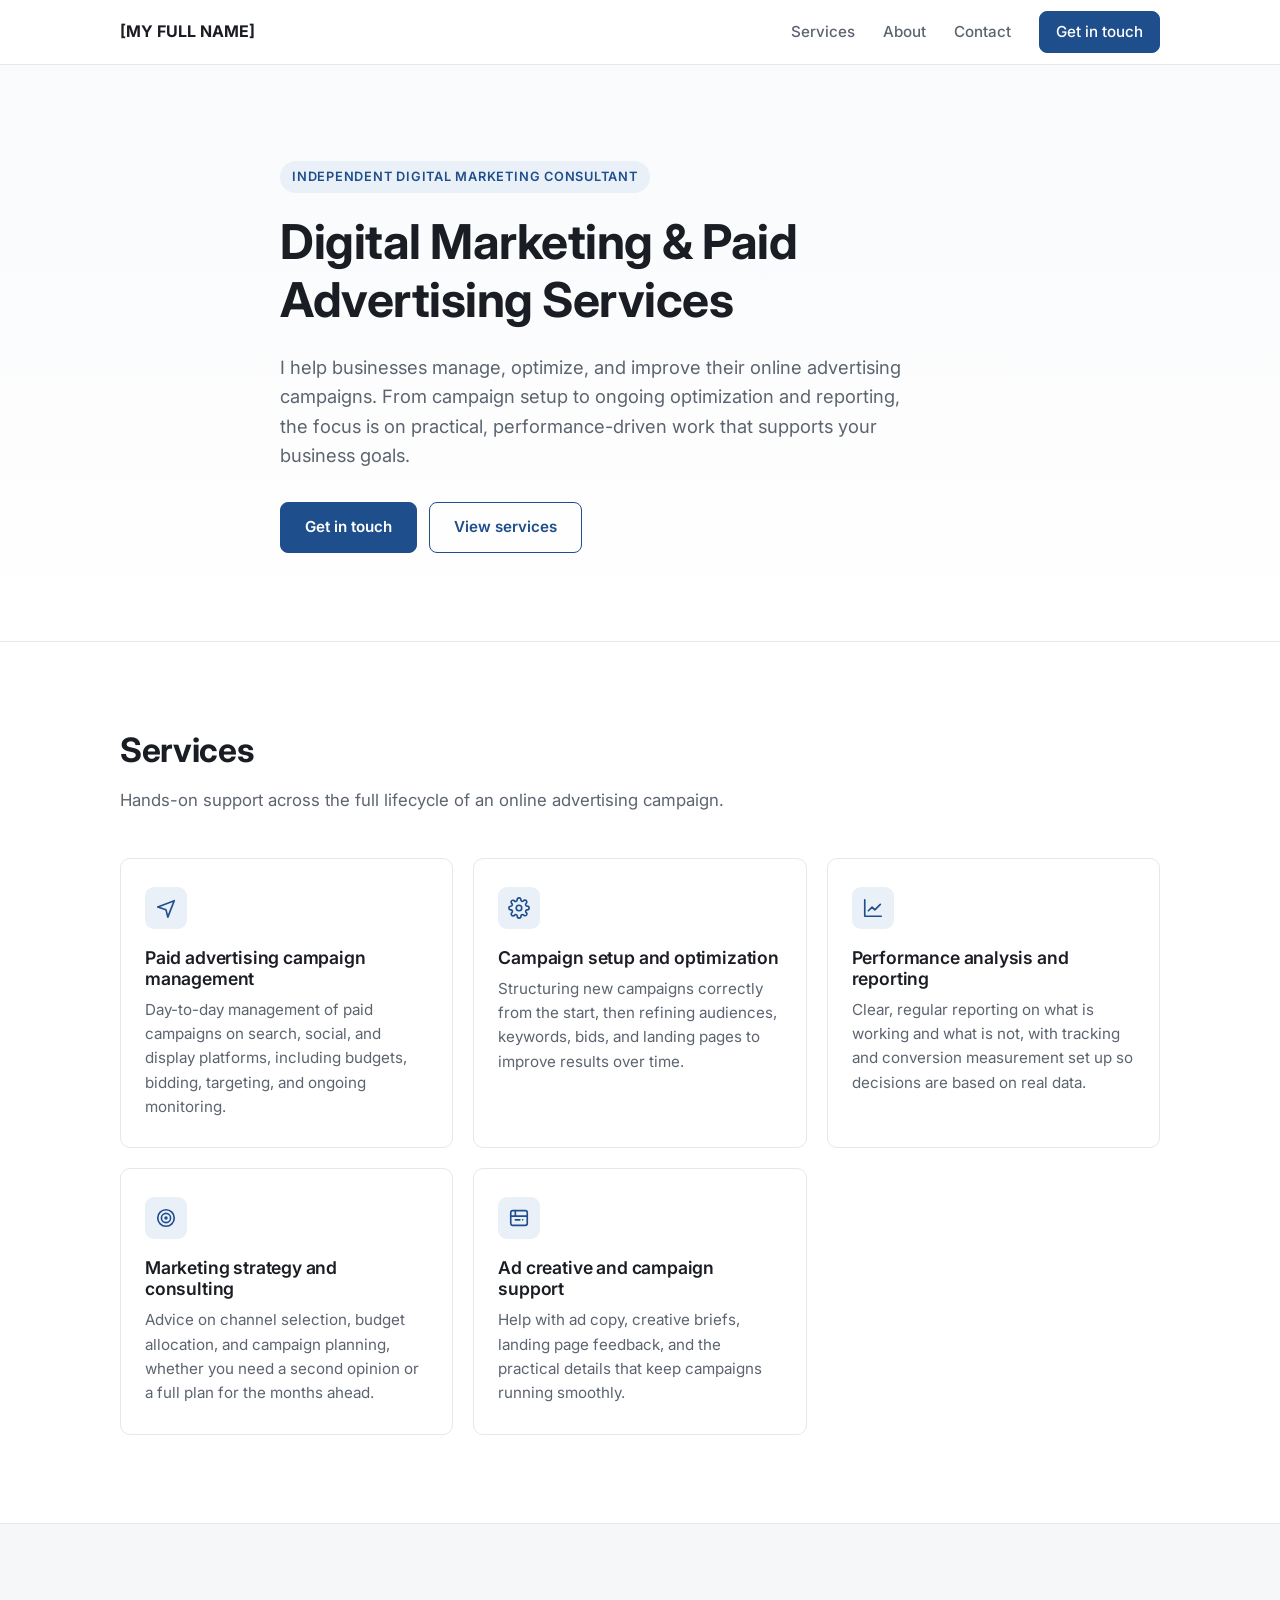
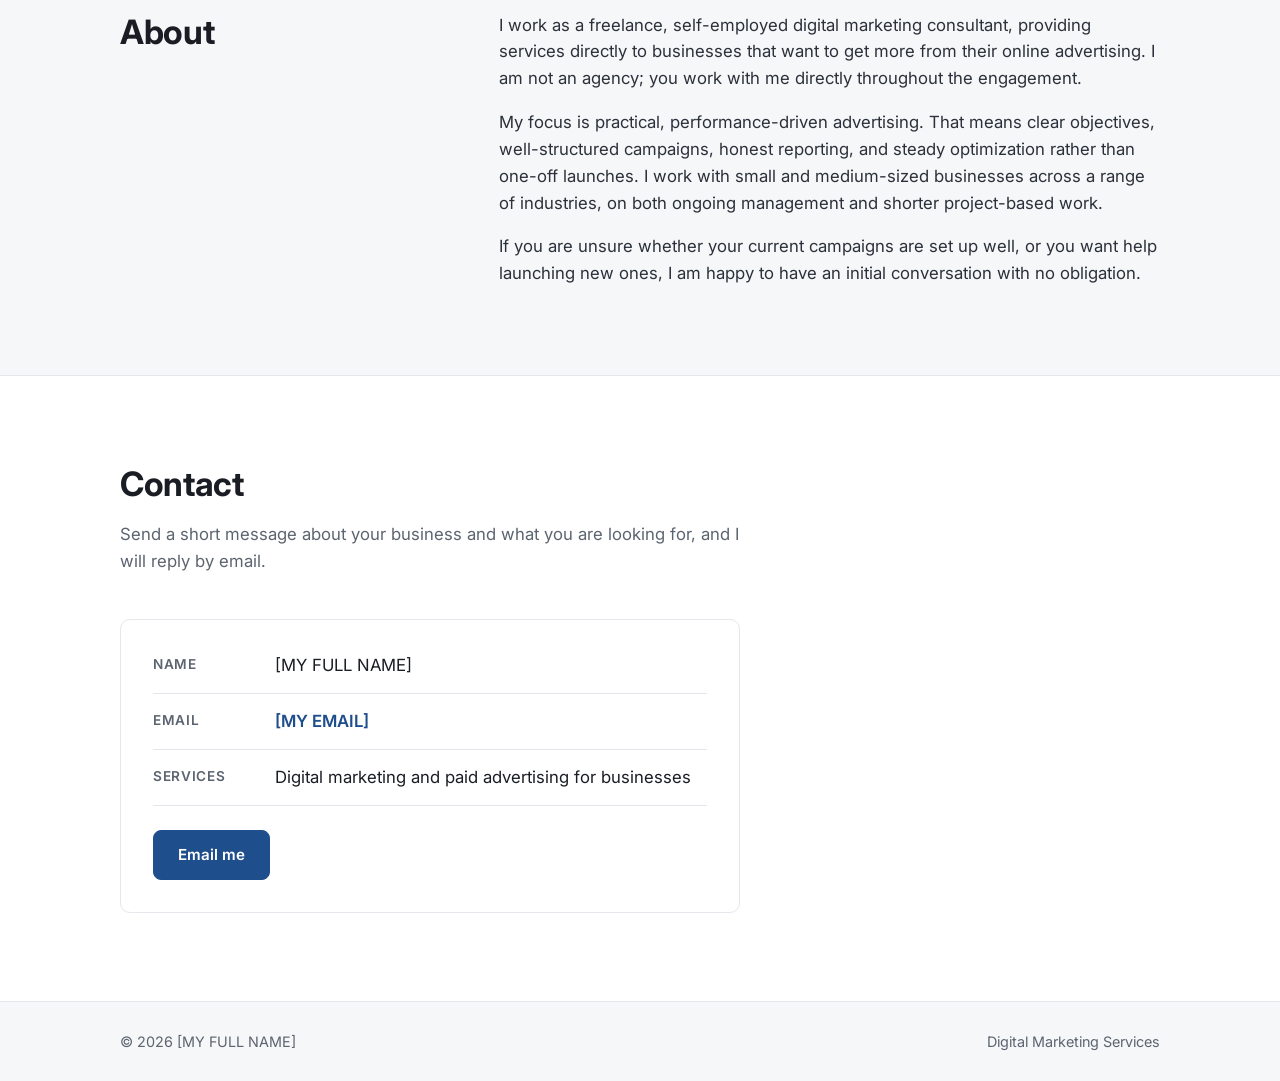
==== index.html @ 4a2aaf40 "Digital marketing consultant one-page site Co-Authored-By: Claude Fable 5.1 <noreply@anthropic.com>" ====
<!DOCTYPE html>
<html lang="en">
<head>
  <meta charset="UTF-8">
  <meta name="viewport" content="width=device-width, initial-scale=1.0">
  <title>[MY FULL NAME] | Digital Marketing &amp; Paid Advertising Services</title>
  <meta name="description" content="Independent digital marketing consultant helping businesses manage, optimize, and improve online advertising campaigns. Paid advertising management, campaign optimization, reporting, and strategy.">
  <meta property="og:title" content="Digital Marketing &amp; Paid Advertising Services">
  <meta property="og:description" content="Freelance digital marketing services: paid advertising management, campaign optimization, performance reporting, and marketing strategy for businesses.">
  <meta property="og:type" content="website">
  <link rel="icon" href="favicon.svg" type="image/svg+xml">
  <link rel="preconnect" href="https://fonts.googleapis.com">
  <link rel="preconnect" href="https://fonts.gstatic.com" crossorigin>
  <link href="https://fonts.googleapis.com/css2?family=Inter:wght@400;500;600;700&display=swap" rel="stylesheet">
  <link rel="stylesheet" href="styles.css">
</head>
<body>

  <header class="site-header">
    <div class="container nav-wrap">
      <a href="#top" class="brand">[MY FULL NAME]</a>
      <button class="nav-toggle" aria-label="Open menu" aria-expanded="false" aria-controls="site-nav">
        <span></span><span></span><span></span>
      </button>
      <nav id="site-nav" class="site-nav">
        <a href="#services">Services</a>
        <a href="#about">About</a>
        <a href="#contact">Contact</a>
        <a href="#contact" class="btn btn-small">Get in touch</a>
      </nav>
    </div>
  </header>

  <main id="top">

    <section class="hero">
      <div class="container hero-inner">
        <p class="eyebrow">Independent digital marketing consultant</p>
        <h1>Digital Marketing &amp; Paid Advertising Services</h1>
        <p class="lead">
          I help businesses manage, optimize, and improve their online advertising campaigns.
          From campaign setup to ongoing optimization and reporting, the focus is on practical,
          performance-driven work that supports your business goals.
        </p>
        <div class="hero-actions">
          <a href="#contact" class="btn">Get in touch</a>
          <a href="#services" class="btn btn-outline">View services</a>
        </div>
      </div>
    </section>

    <section id="services" class="section">
      <div class="container">
        <div class="section-head">
          <h2>Services</h2>
          <p>Hands-on support across the full lifecycle of an online advertising campaign.</p>
        </div>
        <div class="grid">
          <article class="card">
            <div class="card-icon" aria-hidden="true">
              <svg viewBox="0 0 24 24" fill="none" stroke="currentColor" stroke-width="1.8" stroke-linecap="round" stroke-linejoin="round"><path d="M3 11l18-7-7 18-2-8-9-3z"/></svg>
            </div>
            <h3>Paid advertising campaign management</h3>
            <p>Day-to-day management of paid campaigns on search, social, and display platforms, including budgets, bidding, targeting, and ongoing monitoring.</p>
          </article>
          <article class="card">
            <div class="card-icon" aria-hidden="true">
              <svg viewBox="0 0 24 24" fill="none" stroke="currentColor" stroke-width="1.8" stroke-linecap="round" stroke-linejoin="round"><circle cx="12" cy="12" r="3"/><path d="M19.4 15a1.7 1.7 0 0 0 .3 1.8l.1.1a2 2 0 1 1-2.8 2.8l-.1-.1a1.7 1.7 0 0 0-1.8-.3 1.7 1.7 0 0 0-1 1.5V21a2 2 0 1 1-4 0v-.1a1.7 1.7 0 0 0-1.1-1.5 1.7 1.7 0 0 0-1.8.3l-.1.1a2 2 0 1 1-2.8-2.8l.1-.1a1.7 1.7 0 0 0 .3-1.8 1.7 1.7 0 0 0-1.5-1H3a2 2 0 1 1 0-4h.1a1.7 1.7 0 0 0 1.5-1.1 1.7 1.7 0 0 0-.3-1.8l-.1-.1a2 2 0 1 1 2.8-2.8l.1.1a1.7 1.7 0 0 0 1.8.3H9a1.7 1.7 0 0 0 1-1.5V3a2 2 0 1 1 4 0v.1a1.7 1.7 0 0 0 1 1.5 1.7 1.7 0 0 0 1.8-.3l.1-.1a2 2 0 1 1 2.8 2.8l-.1.1a1.7 1.7 0 0 0-.3 1.8V9a1.7 1.7 0 0 0 1.5 1H21a2 2 0 1 1 0 4h-.1a1.7 1.7 0 0 0-1.5 1z"/></svg>
            </div>
            <h3>Campaign setup and optimization</h3>
            <p>Structuring new campaigns correctly from the start, then refining audiences, keywords, bids, and landing pages to improve results over time.</p>
          </article>
          <article class="card">
            <div class="card-icon" aria-hidden="true">
              <svg viewBox="0 0 24 24" fill="none" stroke="currentColor" stroke-width="1.8" stroke-linecap="round" stroke-linejoin="round"><path d="M3 3v18h18"/><path d="M7 15l4-4 3 3 6-6"/></svg>
            </div>
            <h3>Performance analysis and reporting</h3>
            <p>Clear, regular reporting on what is working and what is not, with tracking and conversion measurement set up so decisions are based on real data.</p>
          </article>
          <article class="card">
            <div class="card-icon" aria-hidden="true">
              <svg viewBox="0 0 24 24" fill="none" stroke="currentColor" stroke-width="1.8" stroke-linecap="round" stroke-linejoin="round"><circle cx="12" cy="12" r="9"/><circle cx="12" cy="12" r="5"/><circle cx="12" cy="12" r="1"/></svg>
            </div>
            <h3>Marketing strategy and consulting</h3>
            <p>Advice on channel selection, budget allocation, and campaign planning, whether you need a second opinion or a full plan for the months ahead.</p>
          </article>
          <article class="card">
            <div class="card-icon" aria-hidden="true">
              <svg viewBox="0 0 24 24" fill="none" stroke="currentColor" stroke-width="1.8" stroke-linecap="round" stroke-linejoin="round"><rect x="3" y="4" width="18" height="16" rx="2"/><path d="M3 10h18M8 4v6M16 14h.01M8 14h5"/></svg>
            </div>
            <h3>Ad creative and campaign support</h3>
            <p>Help with ad copy, creative briefs, landing page feedback, and the practical details that keep campaigns running smoothly.</p>
          </article>
        </div>
      </div>
    </section>

    <section id="about" class="section section-alt">
      <div class="container about-inner">
        <div class="section-head">
          <h2>About</h2>
        </div>
        <div class="about-body">
          <p>
            I work as a freelance, self-employed digital marketing consultant, providing services directly
            to businesses that want to get more from their online advertising. I am not an agency; you
            work with me directly throughout the engagement.
          </p>
          <p>
            My focus is practical, performance-driven advertising. That means clear objectives, well-structured
            campaigns, honest reporting, and steady optimization rather than one-off launches. I work with
            small and medium-sized businesses across a range of industries, on both ongoing management and
            shorter project-based work.
          </p>
          <p>
            If you are unsure whether your current campaigns are set up well, or you want help launching
            new ones, I am happy to have an initial conversation with no obligation.
          </p>
        </div>
      </div>
    </section>

    <section id="contact" class="section">
      <div class="container">
        <div class="section-head">
          <h2>Contact</h2>
          <p>Send a short message about your business and what you are looking for, and I will reply by email.</p>
        </div>
        <div class="contact-card">
          <div class="contact-row">
            <span class="contact-label">Name</span>
            <span class="contact-value">[MY FULL NAME]</span>
          </div>
          <div class="contact-row">
            <span class="contact-label">Email</span>
            <a class="contact-value contact-email" href="mailto:[MY EMAIL]">[MY EMAIL]</a>
          </div>
          <div class="contact-row">
            <span class="contact-label">Services</span>
            <span class="contact-value">Digital marketing and paid advertising for businesses</span>
          </div>
          <a href="mailto:[MY EMAIL]" class="btn contact-btn">Email me</a>
        </div>
      </div>
    </section>

  </main>

  <footer class="site-footer">
    <div class="container footer-inner">
      <p>&copy; 2026 [MY FULL NAME]</p>
      <p>Digital Marketing Services</p>
    </div>
  </footer>

  <script src="script.js"></script>
</body>
</html>
---- styles.css ----
:root {
  --bg: #ffffff;
  --bg-alt: #f6f7f9;
  --text: #1a1d23;
  --muted: #5c6470;
  --border: #e4e7eb;
  --accent: #1f4e8c;
  --accent-hover: #173d6e;
  --accent-soft: #eaf0f8;
  --radius: 10px;
  --max: 1080px;
}

* { box-sizing: border-box; }

html { scroll-behavior: smooth; }

body {
  margin: 0;
  font-family: "Inter", system-ui, -apple-system, "Segoe UI", Roboto, sans-serif;
  font-size: 16px;
  line-height: 1.6;
  color: var(--text);
  background: var(--bg);
  -webkit-font-smoothing: antialiased;
}

a { color: var(--accent); text-decoration: none; }
a:hover { color: var(--accent-hover); }

h1, h2, h3 { line-height: 1.2; margin: 0 0 0.5em; font-weight: 700; letter-spacing: -0.01em; }
h1 { font-size: clamp(2rem, 4.5vw, 3rem); }
h2 { font-size: clamp(1.6rem, 3vw, 2.1rem); }
h3 { font-size: 1.1rem; font-weight: 600; }
p { margin: 0 0 1em; }

.container {
  width: 100%;
  max-width: var(--max);
  margin: 0 auto;
  padding: 0 20px;
}

/* Buttons */
.btn {
  display: inline-block;
  padding: 12px 24px;
  background: var(--accent);
  color: #fff;
  border-radius: 8px;
  font-weight: 600;
  font-size: 0.95rem;
  border: 1px solid var(--accent);
  transition: background 0.15s ease, border-color 0.15s ease;
}
.btn:hover { background: var(--accent-hover); border-color: var(--accent-hover); color: #fff; }
.btn-outline { background: transparent; color: var(--accent); }
.btn-outline:hover { background: var(--accent-soft); color: var(--accent-hover); }
.btn-small { padding: 8px 16px; font-size: 0.875rem; }

/* Header */
.site-header {
  position: sticky;
  top: 0;
  z-index: 50;
  background: rgba(255, 255, 255, 0.92);
  backdrop-filter: blur(8px);
  border-bottom: 1px solid var(--border);
}
.nav-wrap {
  display: flex;
  align-items: center;
  justify-content: space-between;
  height: 64px;
}
.brand { font-weight: 700; color: var(--text); font-size: 1rem; }
.site-nav { display: flex; align-items: center; gap: 28px; }
.site-nav a { color: var(--muted); font-weight: 500; font-size: 0.95rem; }
.site-nav a:hover { color: var(--text); }
.site-nav a.btn { color: #fff; }
.nav-toggle {
  display: none;
  flex-direction: column;
  gap: 5px;
  background: none;
  border: 0;
  padding: 8px;
  cursor: pointer;
}
.nav-toggle span { display: block; width: 22px; height: 2px; background: var(--text); border-radius: 2px; }

/* Hero */
.hero {
  padding: 96px 0 88px;
  background: linear-gradient(180deg, #f9fafc 0%, #ffffff 100%);
  border-bottom: 1px solid var(--border);
}
.hero-inner { max-width: 760px; }
.eyebrow {
  display: inline-block;
  font-size: 0.8rem;
  font-weight: 600;
  letter-spacing: 0.06em;
  text-transform: uppercase;
  color: var(--accent);
  background: var(--accent-soft);
  padding: 6px 12px;
  border-radius: 999px;
  margin-bottom: 20px;
}
.lead { font-size: 1.15rem; color: var(--muted); max-width: 640px; margin-bottom: 32px; }
.hero-actions { display: flex; gap: 12px; flex-wrap: wrap; }

/* Sections */
.section { padding: 88px 0; }
.section-alt { background: var(--bg-alt); border-top: 1px solid var(--border); border-bottom: 1px solid var(--border); }
.section-head { max-width: 620px; margin-bottom: 44px; }
.section-head p { color: var(--muted); font-size: 1.05rem; margin: 0; }

/* Services grid */
.grid {
  display: grid;
  grid-template-columns: repeat(3, 1fr);
  gap: 20px;
}
.card {
  background: #fff;
  border: 1px solid var(--border);
  border-radius: var(--radius);
  padding: 28px 24px;
  transition: border-color 0.15s ease, box-shadow 0.15s ease;
}
.card:hover { border-color: #cdd5df; box-shadow: 0 4px 16px rgba(20, 30, 50, 0.06); }
.card-icon {
  width: 42px;
  height: 42px;
  border-radius: 9px;
  background: var(--accent-soft);
  color: var(--accent);
  display: flex;
  align-items: center;
  justify-content: center;
  margin-bottom: 18px;
}
.card-icon svg { width: 22px; height: 22px; }
.card p { color: var(--muted); font-size: 0.95rem; margin: 0; }

/* About */
.about-inner { display: grid; grid-template-columns: 1fr 2fr; gap: 48px; align-items: start; }
.about-inner .section-head { margin-bottom: 0; }
.about-body p { font-size: 1.05rem; color: #2b313a; }
.about-body p:last-child { margin-bottom: 0; }

/* Contact */
.contact-card {
  max-width: 620px;
  background: #fff;
  border: 1px solid var(--border);
  border-radius: var(--radius);
  padding: 32px;
}
.contact-row {
  display: grid;
  grid-template-columns: 110px 1fr;
  gap: 12px;
  padding: 14px 0;
  border-bottom: 1px solid var(--border);
}
.contact-row:first-child { padding-top: 0; }
.contact-label { font-size: 0.85rem; font-weight: 600; text-transform: uppercase; letter-spacing: 0.05em; color: var(--muted); padding-top: 2px; }
.contact-value { font-size: 1.05rem; word-break: break-word; }
.contact-email { font-weight: 600; }
.contact-btn { margin-top: 24px; }

/* Footer */
.site-footer {
  border-top: 1px solid var(--border);
  padding: 28px 0;
  background: var(--bg-alt);
}
.footer-inner {
  display: flex;
  justify-content: space-between;
  align-items: center;
  flex-wrap: wrap;
  gap: 8px;
  color: var(--muted);
  font-size: 0.9rem;
}
.footer-inner p { margin: 0; }

/* Responsive */
@media (max-width: 900px) {
  .grid { grid-template-columns: repeat(2, 1fr); }
  .about-inner { grid-template-columns: 1fr; gap: 20px; }
}

@media (max-width: 640px) {
  .hero { padding: 64px 0 56px; }
  .section { padding: 60px 0; }
  .grid { grid-template-columns: 1fr; }
  .nav-toggle { display: flex; }
  .site-nav {
    display: none;
    position: absolute;
    top: 64px;
    left: 0;
    right: 0;
    flex-direction: column;
    align-items: stretch;
    gap: 0;
    background: #fff;
    border-bottom: 1px solid var(--border);
    padding: 8px 20px 16px;
  }
  .site-nav.open { display: flex; }
  .site-nav a { padding: 12px 0; border-bottom: 1px solid var(--border); }
  .site-nav a.btn { margin-top: 12px; text-align: center; border-bottom: 1px solid var(--accent); }
  .contact-card { padding: 24px 20px; }
  .contact-row { grid-template-columns: 1fr; gap: 4px; }
  .footer-inner { flex-direction: column; align-items: flex-start; }
}
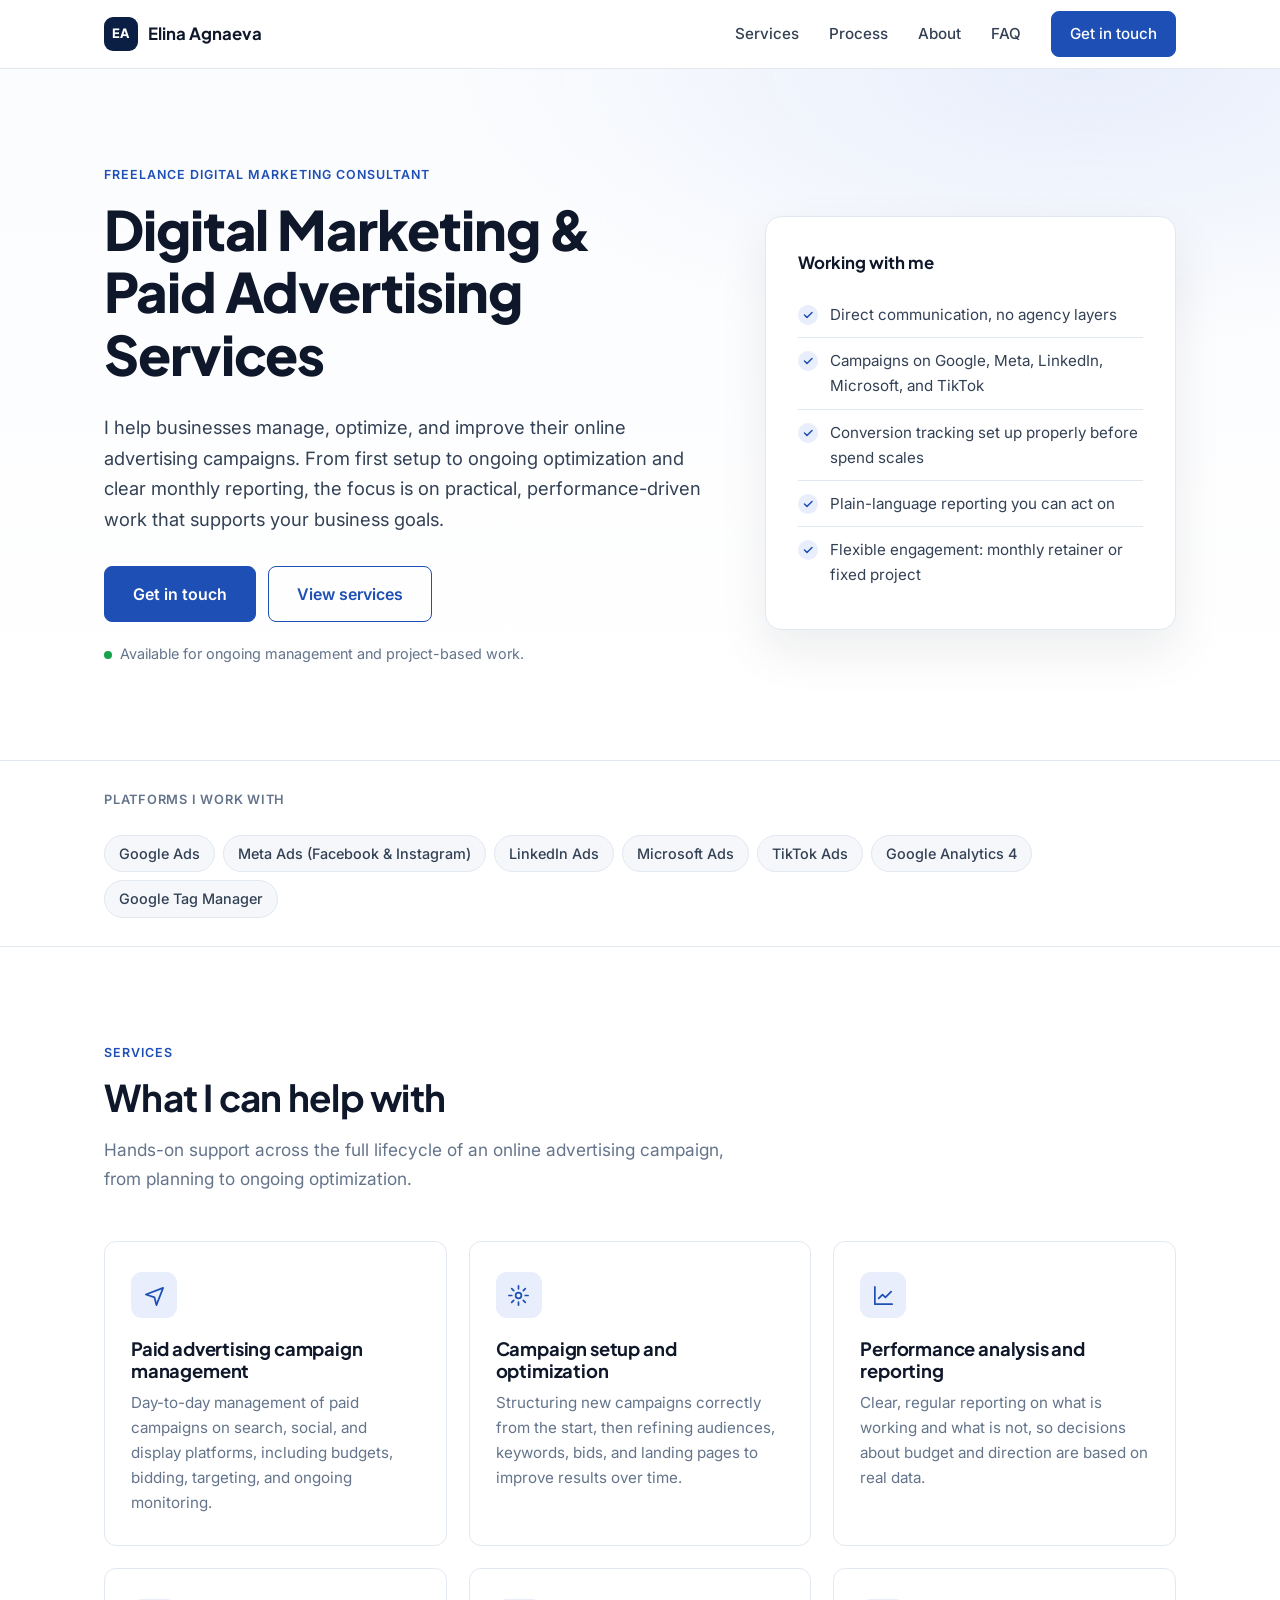
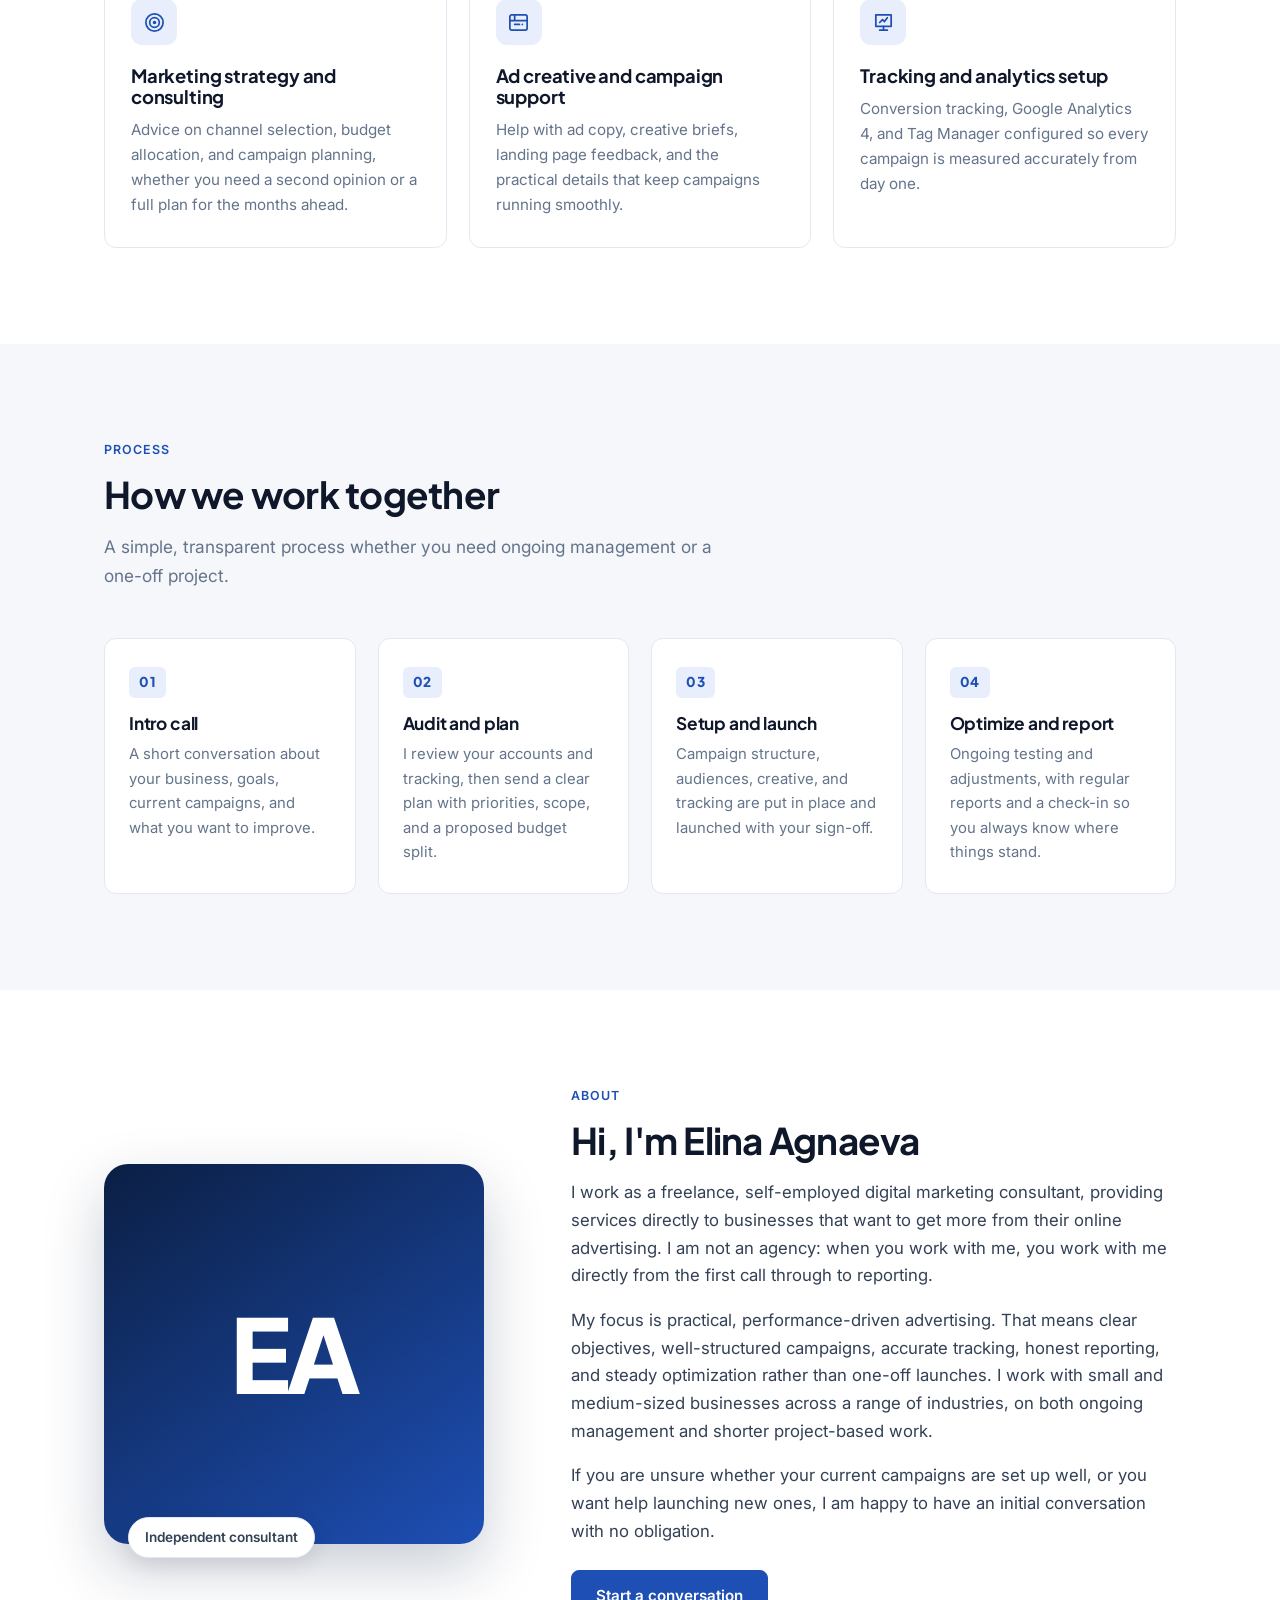
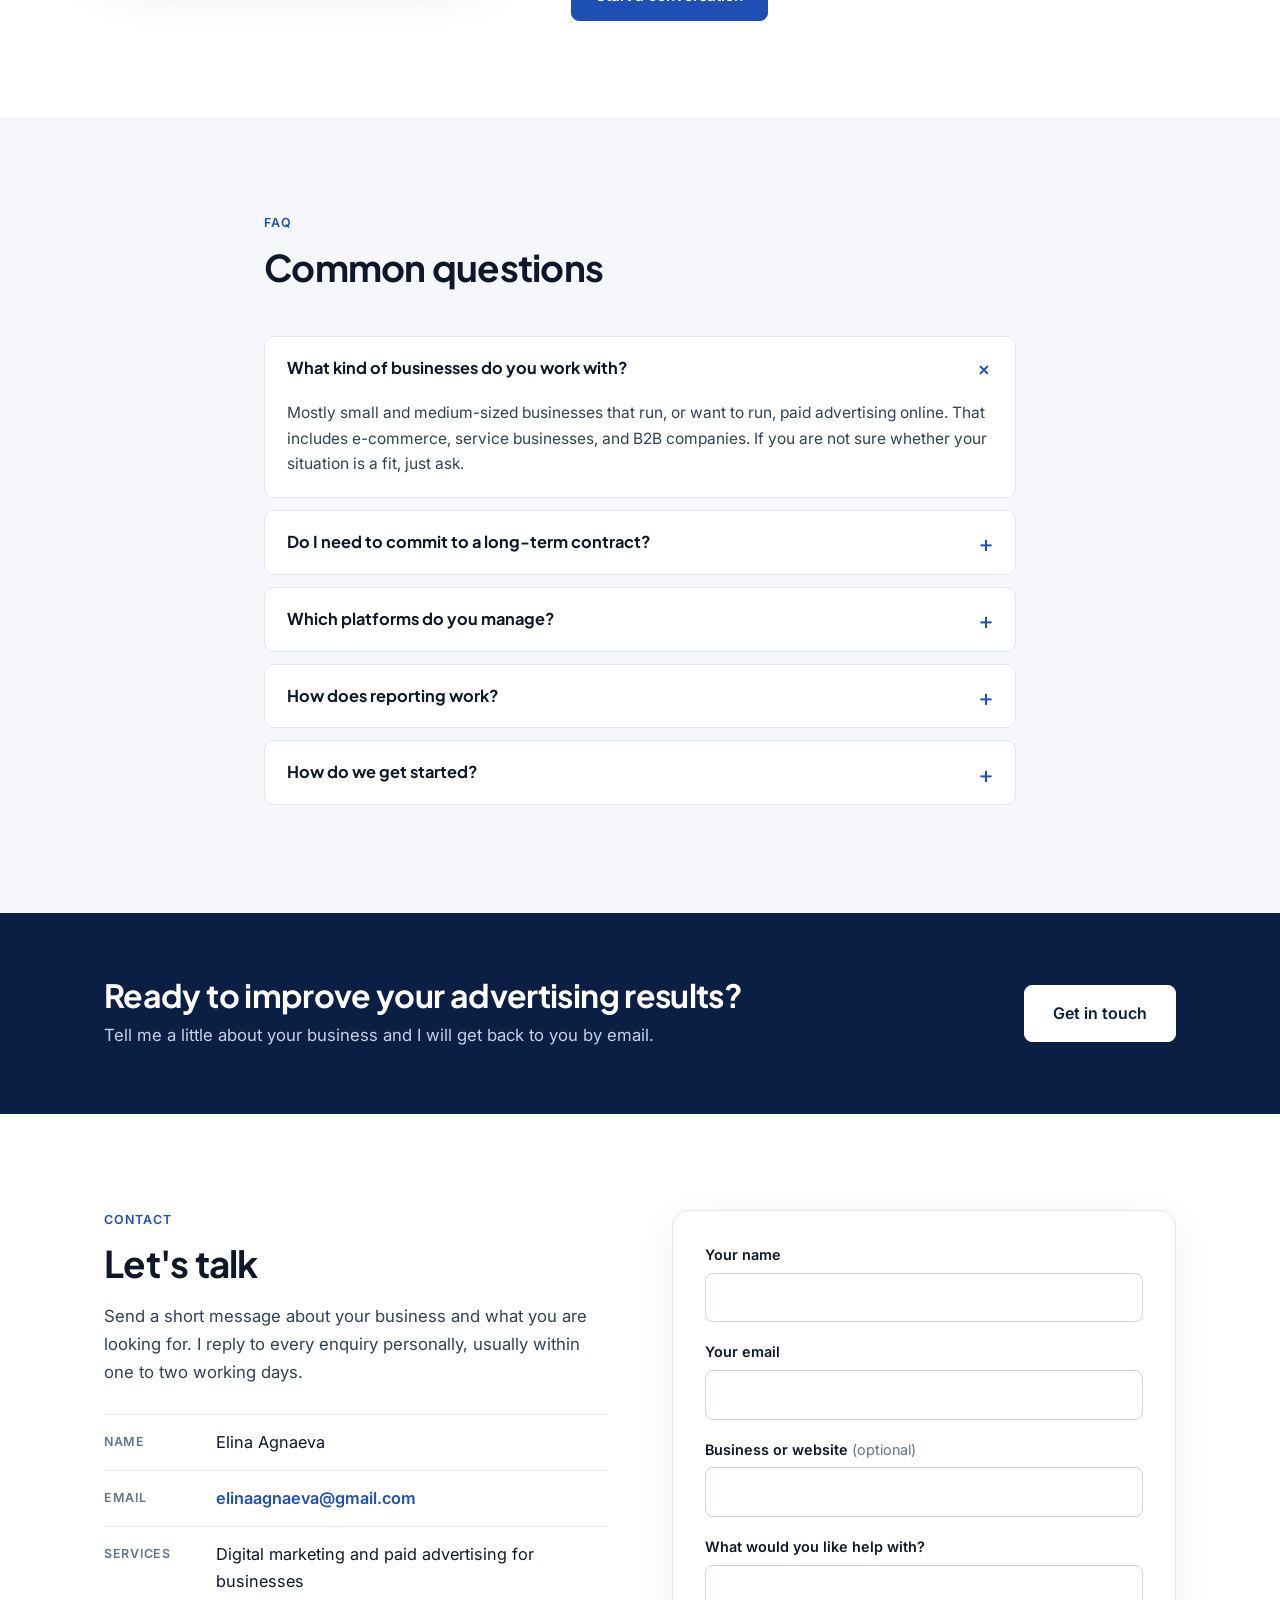
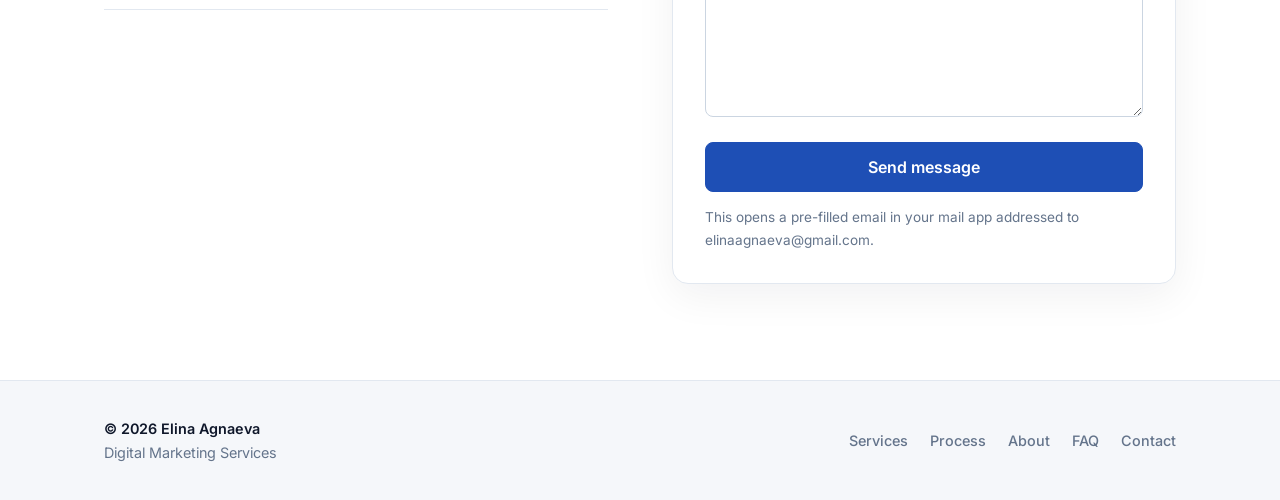
==== commit 998cd1d1: "Redesign: fuller freelancer layout, real name and email, Pages deploy notes Co-Authored-By: Claude F" ====
--- a/index.html
+++ b/index.html
@@ -3,29 +3,33 @@
 <head>
   <meta charset="UTF-8">
   <meta name="viewport" content="width=device-width, initial-scale=1.0">
-  <title>[MY FULL NAME] | Digital Marketing &amp; Paid Advertising Services</title>
-  <meta name="description" content="Independent digital marketing consultant helping businesses manage, optimize, and improve online advertising campaigns. Paid advertising management, campaign optimization, reporting, and strategy.">
-  <meta property="og:title" content="Digital Marketing &amp; Paid Advertising Services">
+  <title>Elina Agnaeva | Digital Marketing &amp; Paid Advertising Consultant</title>
+  <meta name="description" content="Elina Agnaeva is an independent digital marketing consultant helping businesses manage, optimize, and improve online advertising campaigns across Google, Meta, and other paid channels.">
+  <meta property="og:title" content="Elina Agnaeva | Digital Marketing &amp; Paid Advertising Services">
   <meta property="og:description" content="Freelance digital marketing services: paid advertising management, campaign optimization, performance reporting, and marketing strategy for businesses.">
   <meta property="og:type" content="website">
   <link rel="icon" href="favicon.svg" type="image/svg+xml">
   <link rel="preconnect" href="https://fonts.googleapis.com">
   <link rel="preconnect" href="https://fonts.gstatic.com" crossorigin>
-  <link href="https://fonts.googleapis.com/css2?family=Inter:wght@400;500;600;700&display=swap" rel="stylesheet">
+  <link href="https://fonts.googleapis.com/css2?family=Plus+Jakarta+Sans:wght@500;600;700;800&family=Inter:wght@400;500;600&display=swap" rel="stylesheet">
   <link rel="stylesheet" href="styles.css">
 </head>
 <body>
 
   <header class="site-header">
     <div class="container nav-wrap">
-      <a href="#top" class="brand">[MY FULL NAME]</a>
+      <a href="#top" class="brand">
+        <span class="brand-mark" aria-hidden="true">EA</span>
+        <span>Elina Agnaeva</span>
+      </a>
       <button class="nav-toggle" aria-label="Open menu" aria-expanded="false" aria-controls="site-nav">
         <span></span><span></span><span></span>
       </button>
       <nav id="site-nav" class="site-nav">
         <a href="#services">Services</a>
+        <a href="#process">Process</a>
         <a href="#about">About</a>
-        <a href="#contact">Contact</a>
+        <a href="#faq">FAQ</a>
         <a href="#contact" class="btn btn-small">Get in touch</a>
       </nav>
     </div>
@@ -33,29 +37,61 @@
 
   <main id="top">
 
+    <!-- Hero -->
     <section class="hero">
-      <div class="container hero-inner">
-        <p class="eyebrow">Independent digital marketing consultant</p>
-        <h1>Digital Marketing &amp; Paid Advertising Services</h1>
-        <p class="lead">
-          I help businesses manage, optimize, and improve their online advertising campaigns.
-          From campaign setup to ongoing optimization and reporting, the focus is on practical,
-          performance-driven work that supports your business goals.
-        </p>
-        <div class="hero-actions">
-          <a href="#contact" class="btn">Get in touch</a>
-          <a href="#services" class="btn btn-outline">View services</a>
-        </div>
-      </div>
-    </section>
-
+      <div class="container hero-grid">
+        <div class="hero-copy">
+          <p class="eyebrow">Freelance digital marketing consultant</p>
+          <h1>Digital Marketing &amp; Paid Advertising Services</h1>
+          <p class="lead">
+            I help businesses manage, optimize, and improve their online advertising campaigns.
+            From first setup to ongoing optimization and clear monthly reporting, the focus is on
+            practical, performance-driven work that supports your business goals.
+          </p>
+          <div class="hero-actions">
+            <a href="#contact" class="btn btn-lg">Get in touch</a>
+            <a href="#services" class="btn btn-lg btn-outline">View services</a>
+          </div>
+          <p class="hero-note">Available for ongoing management and project-based work.</p>
+        </div>
+        <div class="hero-card">
+          <p class="hero-card-title">Working with me</p>
+          <ul class="check-list">
+            <li>Direct communication, no agency layers</li>
+            <li>Campaigns on Google, Meta, LinkedIn, Microsoft, and TikTok</li>
+            <li>Conversion tracking set up properly before spend scales</li>
+            <li>Plain-language reporting you can act on</li>
+            <li>Flexible engagement: monthly retainer or fixed project</li>
+          </ul>
+        </div>
+      </div>
+    </section>
+
+    <!-- Platforms -->
+    <section class="platforms" aria-label="Advertising platforms">
+      <div class="container">
+        <p class="platforms-label">Platforms I work with</p>
+        <ul class="platform-list">
+          <li>Google Ads</li>
+          <li>Meta Ads (Facebook &amp; Instagram)</li>
+          <li>LinkedIn Ads</li>
+          <li>Microsoft Ads</li>
+          <li>TikTok Ads</li>
+          <li>Google Analytics 4</li>
+          <li>Google Tag Manager</li>
+        </ul>
+      </div>
+    </section>
+
+    <!-- Services -->
     <section id="services" class="section">
       <div class="container">
         <div class="section-head">
-          <h2>Services</h2>
-          <p>Hands-on support across the full lifecycle of an online advertising campaign.</p>
-        </div>
-        <div class="grid">
+          <p class="eyebrow">Services</p>
+          <h2>What I can help with</h2>
+          <p>Hands-on support across the full lifecycle of an online advertising campaign, from planning to ongoing optimization.</p>
+        </div>
+        <div class="grid grid-3">
           <article class="card">
             <div class="card-icon" aria-hidden="true">
               <svg viewBox="0 0 24 24" fill="none" stroke="currentColor" stroke-width="1.8" stroke-linecap="round" stroke-linejoin="round"><path d="M3 11l18-7-7 18-2-8-9-3z"/></svg>
@@ -65,7 +101,7 @@
           </article>
           <article class="card">
             <div class="card-icon" aria-hidden="true">
-              <svg viewBox="0 0 24 24" fill="none" stroke="currentColor" stroke-width="1.8" stroke-linecap="round" stroke-linejoin="round"><circle cx="12" cy="12" r="3"/><path d="M19.4 15a1.7 1.7 0 0 0 .3 1.8l.1.1a2 2 0 1 1-2.8 2.8l-.1-.1a1.7 1.7 0 0 0-1.8-.3 1.7 1.7 0 0 0-1 1.5V21a2 2 0 1 1-4 0v-.1a1.7 1.7 0 0 0-1.1-1.5 1.7 1.7 0 0 0-1.8.3l-.1.1a2 2 0 1 1-2.8-2.8l.1-.1a1.7 1.7 0 0 0 .3-1.8 1.7 1.7 0 0 0-1.5-1H3a2 2 0 1 1 0-4h.1a1.7 1.7 0 0 0 1.5-1.1 1.7 1.7 0 0 0-.3-1.8l-.1-.1a2 2 0 1 1 2.8-2.8l.1.1a1.7 1.7 0 0 0 1.8.3H9a1.7 1.7 0 0 0 1-1.5V3a2 2 0 1 1 4 0v.1a1.7 1.7 0 0 0 1 1.5 1.7 1.7 0 0 0 1.8-.3l.1-.1a2 2 0 1 1 2.8 2.8l-.1.1a1.7 1.7 0 0 0-.3 1.8V9a1.7 1.7 0 0 0 1.5 1H21a2 2 0 1 1 0 4h-.1a1.7 1.7 0 0 0-1.5 1z"/></svg>
+              <svg viewBox="0 0 24 24" fill="none" stroke="currentColor" stroke-width="1.8" stroke-linecap="round" stroke-linejoin="round"><circle cx="12" cy="12" r="3"/><path d="M12 2v3M12 19v3M2 12h3M19 12h3M4.9 4.9l2.1 2.1M17 17l2.1 2.1M4.9 19.1L7 17M17 7l2.1-2.1"/></svg>
             </div>
             <h3>Campaign setup and optimization</h3>
             <p>Structuring new campaigns correctly from the start, then refining audiences, keywords, bids, and landing pages to improve results over time.</p>
@@ -75,7 +111,7 @@
               <svg viewBox="0 0 24 24" fill="none" stroke="currentColor" stroke-width="1.8" stroke-linecap="round" stroke-linejoin="round"><path d="M3 3v18h18"/><path d="M7 15l4-4 3 3 6-6"/></svg>
             </div>
             <h3>Performance analysis and reporting</h3>
-            <p>Clear, regular reporting on what is working and what is not, with tracking and conversion measurement set up so decisions are based on real data.</p>
+            <p>Clear, regular reporting on what is working and what is not, so decisions about budget and direction are based on real data.</p>
           </article>
           <article class="card">
             <div class="card-icon" aria-hidden="true">
@@ -91,56 +127,166 @@
             <h3>Ad creative and campaign support</h3>
             <p>Help with ad copy, creative briefs, landing page feedback, and the practical details that keep campaigns running smoothly.</p>
           </article>
-        </div>
-      </div>
-    </section>
-
-    <section id="about" class="section section-alt">
-      <div class="container about-inner">
+          <article class="card">
+            <div class="card-icon" aria-hidden="true">
+              <svg viewBox="0 0 24 24" fill="none" stroke="currentColor" stroke-width="1.8" stroke-linecap="round" stroke-linejoin="round"><path d="M4 4h16v12H4z"/><path d="M8 20h8M12 16v4M8 12l3-3 2 2 3-4"/></svg>
+            </div>
+            <h3>Tracking and analytics setup</h3>
+            <p>Conversion tracking, Google Analytics 4, and Tag Manager configured so every campaign is measured accurately from day one.</p>
+          </article>
+        </div>
+      </div>
+    </section>
+
+    <!-- Process -->
+    <section id="process" class="section section-alt">
+      <div class="container">
         <div class="section-head">
-          <h2>About</h2>
-        </div>
-        <div class="about-body">
+          <p class="eyebrow">Process</p>
+          <h2>How we work together</h2>
+          <p>A simple, transparent process whether you need ongoing management or a one-off project.</p>
+        </div>
+        <ol class="steps">
+          <li class="step">
+            <span class="step-num">01</span>
+            <h3>Intro call</h3>
+            <p>A short conversation about your business, goals, current campaigns, and what you want to improve.</p>
+          </li>
+          <li class="step">
+            <span class="step-num">02</span>
+            <h3>Audit and plan</h3>
+            <p>I review your accounts and tracking, then send a clear plan with priorities, scope, and a proposed budget split.</p>
+          </li>
+          <li class="step">
+            <span class="step-num">03</span>
+            <h3>Setup and launch</h3>
+            <p>Campaign structure, audiences, creative, and tracking are put in place and launched with your sign-off.</p>
+          </li>
+          <li class="step">
+            <span class="step-num">04</span>
+            <h3>Optimize and report</h3>
+            <p>Ongoing testing and adjustments, with regular reports and a check-in so you always know where things stand.</p>
+          </li>
+        </ol>
+      </div>
+    </section>
+
+    <!-- About -->
+    <section id="about" class="section">
+      <div class="container about-grid">
+        <div class="about-visual" aria-hidden="true">
+          <div class="about-avatar">EA</div>
+          <div class="about-badge">Independent consultant</div>
+        </div>
+        <div class="about-copy">
+          <p class="eyebrow">About</p>
+          <h2>Hi, I'm Elina Agnaeva</h2>
           <p>
             I work as a freelance, self-employed digital marketing consultant, providing services directly
-            to businesses that want to get more from their online advertising. I am not an agency; you
-            work with me directly throughout the engagement.
+            to businesses that want to get more from their online advertising. I am not an agency: when you
+            work with me, you work with me directly from the first call through to reporting.
           </p>
           <p>
             My focus is practical, performance-driven advertising. That means clear objectives, well-structured
-            campaigns, honest reporting, and steady optimization rather than one-off launches. I work with
-            small and medium-sized businesses across a range of industries, on both ongoing management and
-            shorter project-based work.
+            campaigns, accurate tracking, honest reporting, and steady optimization rather than one-off launches.
+            I work with small and medium-sized businesses across a range of industries, on both ongoing
+            management and shorter project-based work.
           </p>
           <p>
             If you are unsure whether your current campaigns are set up well, or you want help launching
             new ones, I am happy to have an initial conversation with no obligation.
           </p>
-        </div>
-      </div>
-    </section>
-
+          <a href="#contact" class="btn">Start a conversation</a>
+        </div>
+      </div>
+    </section>
+
+    <!-- FAQ -->
+    <section id="faq" class="section section-alt">
+      <div class="container faq-wrap">
+        <div class="section-head">
+          <p class="eyebrow">FAQ</p>
+          <h2>Common questions</h2>
+        </div>
+        <div class="faq-list">
+          <details class="faq-item" open>
+            <summary>What kind of businesses do you work with?</summary>
+            <p>Mostly small and medium-sized businesses that run, or want to run, paid advertising online. That includes e-commerce, service businesses, and B2B companies. If you are not sure whether your situation is a fit, just ask.</p>
+          </details>
+          <details class="faq-item">
+            <summary>Do I need to commit to a long-term contract?</summary>
+            <p>No. I offer both monthly management and fixed-scope projects such as an account audit or a campaign launch. Monthly work is reviewed regularly and can be paused or adjusted as your needs change.</p>
+          </details>
+          <details class="faq-item">
+            <summary>Which platforms do you manage?</summary>
+            <p>Google Ads, Meta Ads (Facebook and Instagram), LinkedIn Ads, Microsoft Ads, and TikTok Ads, along with Google Analytics 4 and Tag Manager for measurement. Which channels make sense depends on your audience and goals.</p>
+          </details>
+          <details class="faq-item">
+            <summary>How does reporting work?</summary>
+            <p>You receive a regular report in plain language covering spend, results, what changed, and what is planned next. I am also available for a call to walk through the numbers whenever it is useful.</p>
+          </details>
+          <details class="faq-item">
+            <summary>How do we get started?</summary>
+            <p>Send a short message using the form below or by email. I will reply to arrange an intro call, and after that you will receive a written proposal with scope and pricing before anything begins.</p>
+          </details>
+        </div>
+      </div>
+    </section>
+
+    <!-- CTA band -->
+    <section class="cta-band">
+      <div class="container cta-inner">
+        <div>
+          <h2>Ready to improve your advertising results?</h2>
+          <p>Tell me a little about your business and I will get back to you by email.</p>
+        </div>
+        <a href="#contact" class="btn btn-light btn-lg">Get in touch</a>
+      </div>
+    </section>
+
+    <!-- Contact -->
     <section id="contact" class="section">
-      <div class="container">
-        <div class="section-head">
-          <h2>Contact</h2>
-          <p>Send a short message about your business and what you are looking for, and I will reply by email.</p>
-        </div>
-        <div class="contact-card">
-          <div class="contact-row">
-            <span class="contact-label">Name</span>
-            <span class="contact-value">[MY FULL NAME]</span>
-          </div>
-          <div class="contact-row">
-            <span class="contact-label">Email</span>
-            <a class="contact-value contact-email" href="mailto:[MY EMAIL]">[MY EMAIL]</a>
-          </div>
-          <div class="contact-row">
-            <span class="contact-label">Services</span>
-            <span class="contact-value">Digital marketing and paid advertising for businesses</span>
-          </div>
-          <a href="mailto:[MY EMAIL]" class="btn contact-btn">Email me</a>
-        </div>
+      <div class="container contact-grid">
+        <div class="contact-copy">
+          <p class="eyebrow">Contact</p>
+          <h2>Let's talk</h2>
+          <p>Send a short message about your business and what you are looking for. I reply to every enquiry personally, usually within one to two working days.</p>
+          <div class="contact-details">
+            <div class="contact-row">
+              <span class="contact-label">Name</span>
+              <span class="contact-value">Elina Agnaeva</span>
+            </div>
+            <div class="contact-row">
+              <span class="contact-label">Email</span>
+              <a class="contact-value contact-email" href="mailto:elinaagnaeva@gmail.com">elinaagnaeva@gmail.com</a>
+            </div>
+            <div class="contact-row">
+              <span class="contact-label">Services</span>
+              <span class="contact-value">Digital marketing and paid advertising for businesses</span>
+            </div>
+          </div>
+        </div>
+        <form class="contact-form" id="contact-form" novalidate>
+          <div class="field">
+            <label for="cf-name">Your name</label>
+            <input type="text" id="cf-name" name="name" autocomplete="name" required>
+          </div>
+          <div class="field">
+            <label for="cf-email">Your email</label>
+            <input type="email" id="cf-email" name="email" autocomplete="email" required>
+          </div>
+          <div class="field">
+            <label for="cf-company">Business or website <span class="optional">(optional)</span></label>
+            <input type="text" id="cf-company" name="company" autocomplete="organization">
+          </div>
+          <div class="field">
+            <label for="cf-message">What would you like help with?</label>
+            <textarea id="cf-message" name="message" rows="5" required></textarea>
+          </div>
+          <button type="submit" class="btn btn-lg btn-block">Send message</button>
+          <p class="form-hint">This opens a pre-filled email in your mail app addressed to elinaagnaeva@gmail.com.</p>
+          <p class="form-error" id="form-error" hidden>Please fill in your name, email, and message.</p>
+        </form>
       </div>
     </section>
 
@@ -148,8 +294,17 @@
 
   <footer class="site-footer">
     <div class="container footer-inner">
-      <p>&copy; 2026 [MY FULL NAME]</p>
-      <p>Digital Marketing Services</p>
+      <div>
+        <p class="footer-name">&copy; 2026 Elina Agnaeva</p>
+        <p>Digital Marketing Services</p>
+      </div>
+      <nav class="footer-nav" aria-label="Footer">
+        <a href="#services">Services</a>
+        <a href="#process">Process</a>
+        <a href="#about">About</a>
+        <a href="#faq">FAQ</a>
+        <a href="#contact">Contact</a>
+      </nav>
     </div>
   </footer>
 
--- a/styles.css
+++ b/styles.css
@@ -1,45 +1,41 @@
 :root {
   --bg: #ffffff;
-  --bg-alt: #f6f7f9;
-  --text: #1a1d23;
-  --muted: #5c6470;
-  --border: #e4e7eb;
-  --accent: #1f4e8c;
-  --accent-hover: #173d6e;
-  --accent-soft: #eaf0f8;
-  --radius: 10px;
-  --max: 1080px;
+  --bg-alt: #f5f7fa;
+  --text: #0f172a;
+  --text-2: #334155;
+  --muted: #64748b;
+  --border: #e2e8f0;
+  --accent: #1e4fb5;
+  --accent-hover: #173f92;
+  --accent-soft: #e8eefb;
+  --navy: #0b1f44;
+  --radius: 12px;
+  --max: 1120px;
+  --font-head: "Plus Jakarta Sans", "Inter", system-ui, sans-serif;
+  --font-body: "Inter", system-ui, -apple-system, "Segoe UI", Roboto, sans-serif;
 }
 
 * { box-sizing: border-box; }
-
 html { scroll-behavior: smooth; }
-
 body {
   margin: 0;
-  font-family: "Inter", system-ui, -apple-system, "Segoe UI", Roboto, sans-serif;
+  font-family: var(--font-body);
   font-size: 16px;
-  line-height: 1.6;
+  line-height: 1.65;
   color: var(--text);
   background: var(--bg);
   -webkit-font-smoothing: antialiased;
 }
-
 a { color: var(--accent); text-decoration: none; }
 a:hover { color: var(--accent-hover); }
-
-h1, h2, h3 { line-height: 1.2; margin: 0 0 0.5em; font-weight: 700; letter-spacing: -0.01em; }
-h1 { font-size: clamp(2rem, 4.5vw, 3rem); }
-h2 { font-size: clamp(1.6rem, 3vw, 2.1rem); }
-h3 { font-size: 1.1rem; font-weight: 600; }
+h1, h2, h3 { font-family: var(--font-head); line-height: 1.15; margin: 0 0 0.5em; font-weight: 700; letter-spacing: -0.02em; }
+h1 { font-size: clamp(2.2rem, 4.6vw, 3.4rem); font-weight: 800; }
+h2 { font-size: clamp(1.7rem, 3vw, 2.3rem); }
+h3 { font-size: 1.15rem; font-weight: 700; letter-spacing: -0.01em; }
 p { margin: 0 0 1em; }
-
-.container {
-  width: 100%;
-  max-width: var(--max);
-  margin: 0 auto;
-  padding: 0 20px;
-}
+ul, ol { margin: 0; padding: 0; list-style: none; }
+
+.container { width: 100%; max-width: var(--max); margin: 0 auto; padding: 0 24px; }
 
 /* Buttons */
 .btn {
@@ -51,172 +47,221 @@
   font-weight: 600;
   font-size: 0.95rem;
   border: 1px solid var(--accent);
-  transition: background 0.15s ease, border-color 0.15s ease;
+  cursor: pointer;
+  font-family: var(--font-body);
+  transition: background 0.15s ease, border-color 0.15s ease, transform 0.1s ease;
 }
 .btn:hover { background: var(--accent-hover); border-color: var(--accent-hover); color: #fff; }
+.btn:active { transform: translateY(1px); }
+.btn-lg { padding: 14px 28px; font-size: 1rem; }
+.btn-small { padding: 9px 18px; font-size: 0.875rem; }
 .btn-outline { background: transparent; color: var(--accent); }
 .btn-outline:hover { background: var(--accent-soft); color: var(--accent-hover); }
-.btn-small { padding: 8px 16px; font-size: 0.875rem; }
+.btn-light { background: #fff; color: var(--navy); border-color: #fff; }
+.btn-light:hover { background: #e8eefb; border-color: #e8eefb; color: var(--navy); }
+.btn-block { width: 100%; }
+
+.eyebrow {
+  font-size: 0.78rem;
+  font-weight: 600;
+  letter-spacing: 0.08em;
+  text-transform: uppercase;
+  color: var(--accent);
+  margin-bottom: 12px;
+}
 
 /* Header */
 .site-header {
-  position: sticky;
-  top: 0;
-  z-index: 50;
-  background: rgba(255, 255, 255, 0.92);
-  backdrop-filter: blur(8px);
+  position: sticky; top: 0; z-index: 50;
+  background: rgba(255, 255, 255, 0.9);
+  backdrop-filter: blur(10px);
   border-bottom: 1px solid var(--border);
 }
-.nav-wrap {
-  display: flex;
-  align-items: center;
-  justify-content: space-between;
-  height: 64px;
-}
-.brand { font-weight: 700; color: var(--text); font-size: 1rem; }
-.site-nav { display: flex; align-items: center; gap: 28px; }
-.site-nav a { color: var(--muted); font-weight: 500; font-size: 0.95rem; }
+.nav-wrap { display: flex; align-items: center; justify-content: space-between; height: 68px; }
+.brand { display: flex; align-items: center; gap: 10px; font-family: var(--font-head); font-weight: 700; color: var(--text); font-size: 1.05rem; }
+.brand-mark {
+  width: 34px; height: 34px; border-radius: 9px;
+  background: var(--navy); color: #fff;
+  display: inline-flex; align-items: center; justify-content: center;
+  font-size: 0.8rem; font-weight: 800; letter-spacing: 0.02em;
+}
+.site-nav { display: flex; align-items: center; gap: 30px; }
+.site-nav a { color: var(--text-2); font-weight: 500; font-size: 0.95rem; }
 .site-nav a:hover { color: var(--text); }
 .site-nav a.btn { color: #fff; }
-.nav-toggle {
-  display: none;
-  flex-direction: column;
-  gap: 5px;
-  background: none;
-  border: 0;
-  padding: 8px;
-  cursor: pointer;
-}
+.nav-toggle { display: none; flex-direction: column; gap: 5px; background: none; border: 0; padding: 8px; cursor: pointer; }
 .nav-toggle span { display: block; width: 22px; height: 2px; background: var(--text); border-radius: 2px; }
 
 /* Hero */
 .hero {
-  padding: 96px 0 88px;
-  background: linear-gradient(180deg, #f9fafc 0%, #ffffff 100%);
-  border-bottom: 1px solid var(--border);
-}
-.hero-inner { max-width: 760px; }
-.eyebrow {
-  display: inline-block;
-  font-size: 0.8rem;
-  font-weight: 600;
-  letter-spacing: 0.06em;
-  text-transform: uppercase;
-  color: var(--accent);
-  background: var(--accent-soft);
-  padding: 6px 12px;
-  border-radius: 999px;
-  margin-bottom: 20px;
-}
-.lead { font-size: 1.15rem; color: var(--muted); max-width: 640px; margin-bottom: 32px; }
+  padding: 96px 0 80px;
+  background:
+    radial-gradient(900px 400px at 85% 0%, #e8eefb 0%, rgba(232, 238, 251, 0) 70%),
+    linear-gradient(180deg, #fbfcfe 0%, #ffffff 100%);
+}
+.hero-grid { display: grid; grid-template-columns: 1.25fr 0.85fr; gap: 56px; align-items: center; }
+.lead { font-size: 1.15rem; color: var(--text-2); max-width: 600px; margin-bottom: 32px; }
 .hero-actions { display: flex; gap: 12px; flex-wrap: wrap; }
-
-/* Sections */
-.section { padding: 88px 0; }
-.section-alt { background: var(--bg-alt); border-top: 1px solid var(--border); border-bottom: 1px solid var(--border); }
-.section-head { max-width: 620px; margin-bottom: 44px; }
-.section-head p { color: var(--muted); font-size: 1.05rem; margin: 0; }
-
-/* Services grid */
-.grid {
-  display: grid;
-  grid-template-columns: repeat(3, 1fr);
-  gap: 20px;
-}
-.card {
+.hero-note { margin-top: 20px; font-size: 0.9rem; color: var(--muted); }
+.hero-note::before { content: ""; display: inline-block; width: 8px; height: 8px; border-radius: 50%; background: #16a34a; margin-right: 8px; vertical-align: middle; }
+.hero-card {
   background: #fff;
   border: 1px solid var(--border);
-  border-radius: var(--radius);
-  padding: 28px 24px;
+  border-radius: 16px;
+  padding: 32px;
+  box-shadow: 0 20px 50px rgba(15, 23, 42, 0.08);
+}
+.hero-card-title { font-family: var(--font-head); font-weight: 700; font-size: 1.05rem; margin-bottom: 16px; }
+.check-list li { position: relative; padding: 10px 0 10px 32px; border-top: 1px solid var(--border); color: var(--text-2); font-size: 0.95rem; }
+.check-list li:first-child { border-top: 0; }
+.check-list li::before {
+  content: ""; position: absolute; left: 0; top: 13px;
+  width: 20px; height: 20px; border-radius: 50%;
+  background: var(--accent-soft) url("data:image/svg+xml,%3Csvg xmlns='http://www.w3.org/2000/svg' viewBox='0 0 24 24' fill='none' stroke='%231e4fb5' stroke-width='3' stroke-linecap='round' stroke-linejoin='round'%3E%3Cpath d='M5 12l5 5L20 7'/%3E%3C/svg%3E") center / 12px no-repeat;
+}
+
+/* Platforms */
+.platforms { border-top: 1px solid var(--border); border-bottom: 1px solid var(--border); background: #fff; padding: 28px 0; }
+.platforms .container { display: flex; align-items: center; gap: 24px; flex-wrap: wrap; }
+.platforms-label { margin: 0; font-size: 0.8rem; font-weight: 600; text-transform: uppercase; letter-spacing: 0.06em; color: var(--muted); white-space: nowrap; }
+.platform-list { display: flex; flex-wrap: wrap; gap: 8px; }
+.platform-list li { font-size: 0.9rem; font-weight: 500; color: var(--text-2); background: var(--bg-alt); border: 1px solid var(--border); border-radius: 999px; padding: 6px 14px; }
+
+/* Sections */
+.section { padding: 96px 0; }
+.section-alt { background: var(--bg-alt); }
+.section-head { max-width: 640px; margin-bottom: 48px; }
+.section-head p:not(.eyebrow) { color: var(--muted); font-size: 1.08rem; margin: 0; }
+
+/* Services */
+.grid { display: grid; gap: 22px; }
+.grid-3 { grid-template-columns: repeat(3, 1fr); }
+.card {
+  background: #fff; border: 1px solid var(--border); border-radius: var(--radius);
+  padding: 30px 26px;
+  transition: border-color 0.15s ease, box-shadow 0.15s ease, transform 0.15s ease;
+}
+.card:hover { border-color: #c7d2e3; box-shadow: 0 10px 28px rgba(15, 23, 42, 0.07); transform: translateY(-2px); }
+.card-icon {
+  width: 46px; height: 46px; border-radius: 11px;
+  background: var(--accent-soft); color: var(--accent);
+  display: flex; align-items: center; justify-content: center; margin-bottom: 20px;
+}
+.card-icon svg { width: 23px; height: 23px; }
+.card p { color: var(--muted); font-size: 0.95rem; margin: 0; }
+
+/* Process */
+.steps { display: grid; grid-template-columns: repeat(4, 1fr); gap: 22px; counter-reset: step; }
+.step { background: #fff; border: 1px solid var(--border); border-radius: var(--radius); padding: 28px 24px; }
+.step-num { display: inline-block; font-family: var(--font-head); font-weight: 800; font-size: 0.85rem; color: var(--accent); background: var(--accent-soft); padding: 4px 10px; border-radius: 6px; margin-bottom: 16px; letter-spacing: 0.04em; }
+.step h3 { font-size: 1.08rem; }
+.step p { color: var(--muted); font-size: 0.93rem; margin: 0; }
+
+/* About */
+.about-grid { display: grid; grid-template-columns: 0.8fr 1.2fr; gap: 64px; align-items: center; }
+.about-visual { position: relative; }
+.about-avatar {
+  aspect-ratio: 1 / 1; width: 100%; max-width: 380px; border-radius: 24px;
+  background: linear-gradient(145deg, #0b1f44 0%, #1e4fb5 100%);
+  color: #fff; font-family: var(--font-head); font-weight: 800; font-size: clamp(4rem, 8vw, 6.5rem); letter-spacing: -0.03em;
+  display: flex; align-items: center; justify-content: center;
+  box-shadow: 0 24px 60px rgba(11, 31, 68, 0.22);
+}
+.about-badge {
+  position: absolute; bottom: -14px; left: 24px;
+  background: #fff; border: 1px solid var(--border); border-radius: 999px;
+  padding: 8px 16px; font-size: 0.85rem; font-weight: 600; color: var(--text-2);
+  box-shadow: 0 6px 20px rgba(15, 23, 42, 0.1);
+}
+.about-copy p:not(.eyebrow) { font-size: 1.05rem; color: var(--text-2); }
+.about-copy .btn { margin-top: 8px; }
+
+/* FAQ */
+.faq-wrap { max-width: 800px; }
+.faq-item { background: #fff; border: 1px solid var(--border); border-radius: 10px; padding: 0 22px; margin-bottom: 12px; }
+.faq-item summary {
+  cursor: pointer; list-style: none; padding: 18px 0;
+  font-family: var(--font-head); font-weight: 700; font-size: 1.02rem;
+  display: flex; justify-content: space-between; align-items: center; gap: 16px;
+}
+.faq-item summary::-webkit-details-marker { display: none; }
+.faq-item summary::after {
+  content: "+"; font-size: 1.4rem; font-weight: 500; color: var(--accent); line-height: 1; flex-shrink: 0;
+  transition: transform 0.15s ease;
+}
+.faq-item[open] summary::after { transform: rotate(45deg); }
+.faq-item p { color: var(--text-2); margin: 0 0 20px; font-size: 0.97rem; }
+
+/* CTA band */
+.cta-band { background: var(--navy); color: #fff; padding: 64px 0; }
+.cta-inner { display: flex; align-items: center; justify-content: space-between; gap: 32px; flex-wrap: wrap; }
+.cta-band h2 { color: #fff; margin-bottom: 8px; font-size: clamp(1.5rem, 2.6vw, 2rem); }
+.cta-band p { color: #c7d2e8; margin: 0; font-size: 1.05rem; }
+
+/* Contact */
+.contact-grid { display: grid; grid-template-columns: 1fr 1fr; gap: 64px; align-items: start; }
+.contact-copy > p:not(.eyebrow) { color: var(--text-2); font-size: 1.05rem; }
+.contact-details { margin-top: 28px; border-top: 1px solid var(--border); }
+.contact-row { display: grid; grid-template-columns: 100px 1fr; gap: 12px; padding: 14px 0; border-bottom: 1px solid var(--border); }
+.contact-label { font-size: 0.78rem; font-weight: 600; text-transform: uppercase; letter-spacing: 0.06em; color: var(--muted); padding-top: 3px; }
+.contact-value { font-size: 1.02rem; word-break: break-word; }
+.contact-email { font-weight: 600; }
+
+.contact-form { background: #fff; border: 1px solid var(--border); border-radius: 16px; padding: 32px; box-shadow: 0 12px 40px rgba(15, 23, 42, 0.06); }
+.field { margin-bottom: 18px; }
+.field label { display: block; font-size: 0.9rem; font-weight: 600; margin-bottom: 6px; color: var(--text); }
+.field .optional { font-weight: 400; color: var(--muted); }
+.field input, .field textarea {
+  width: 100%; font: inherit; font-size: 0.97rem; color: var(--text);
+  padding: 11px 14px; border: 1px solid #cbd5e1; border-radius: 8px; background: #fff;
   transition: border-color 0.15s ease, box-shadow 0.15s ease;
 }
-.card:hover { border-color: #cdd5df; box-shadow: 0 4px 16px rgba(20, 30, 50, 0.06); }
-.card-icon {
-  width: 42px;
-  height: 42px;
-  border-radius: 9px;
-  background: var(--accent-soft);
-  color: var(--accent);
-  display: flex;
-  align-items: center;
-  justify-content: center;
-  margin-bottom: 18px;
-}
-.card-icon svg { width: 22px; height: 22px; }
-.card p { color: var(--muted); font-size: 0.95rem; margin: 0; }
-
-/* About */
-.about-inner { display: grid; grid-template-columns: 1fr 2fr; gap: 48px; align-items: start; }
-.about-inner .section-head { margin-bottom: 0; }
-.about-body p { font-size: 1.05rem; color: #2b313a; }
-.about-body p:last-child { margin-bottom: 0; }
-
-/* Contact */
-.contact-card {
-  max-width: 620px;
-  background: #fff;
-  border: 1px solid var(--border);
-  border-radius: var(--radius);
-  padding: 32px;
-}
-.contact-row {
-  display: grid;
-  grid-template-columns: 110px 1fr;
-  gap: 12px;
-  padding: 14px 0;
-  border-bottom: 1px solid var(--border);
-}
-.contact-row:first-child { padding-top: 0; }
-.contact-label { font-size: 0.85rem; font-weight: 600; text-transform: uppercase; letter-spacing: 0.05em; color: var(--muted); padding-top: 2px; }
-.contact-value { font-size: 1.05rem; word-break: break-word; }
-.contact-email { font-weight: 600; }
-.contact-btn { margin-top: 24px; }
+.field textarea { resize: vertical; min-height: 120px; }
+.field input:focus, .field textarea:focus { outline: none; border-color: var(--accent); box-shadow: 0 0 0 3px var(--accent-soft); }
+.field input.invalid, .field textarea.invalid { border-color: #dc2626; }
+.form-hint { margin: 14px 0 0; font-size: 0.85rem; color: var(--muted); }
+.form-error { margin: 12px 0 0; font-size: 0.9rem; color: #dc2626; font-weight: 500; }
 
 /* Footer */
-.site-footer {
-  border-top: 1px solid var(--border);
-  padding: 28px 0;
-  background: var(--bg-alt);
-}
-.footer-inner {
-  display: flex;
-  justify-content: space-between;
-  align-items: center;
-  flex-wrap: wrap;
-  gap: 8px;
-  color: var(--muted);
-  font-size: 0.9rem;
-}
+.site-footer { border-top: 1px solid var(--border); padding: 36px 0; background: var(--bg-alt); }
+.footer-inner { display: flex; justify-content: space-between; align-items: center; flex-wrap: wrap; gap: 16px; color: var(--muted); font-size: 0.9rem; }
 .footer-inner p { margin: 0; }
+.footer-name { color: var(--text); font-weight: 600; }
+.footer-nav { display: flex; gap: 22px; flex-wrap: wrap; }
+.footer-nav a { color: var(--muted); font-weight: 500; }
+.footer-nav a:hover { color: var(--text); }
 
 /* Responsive */
-@media (max-width: 900px) {
-  .grid { grid-template-columns: repeat(2, 1fr); }
-  .about-inner { grid-template-columns: 1fr; gap: 20px; }
-}
-
-@media (max-width: 640px) {
-  .hero { padding: 64px 0 56px; }
-  .section { padding: 60px 0; }
-  .grid { grid-template-columns: 1fr; }
+@media (max-width: 1000px) {
+  .grid-3 { grid-template-columns: repeat(2, 1fr); }
+  .steps { grid-template-columns: repeat(2, 1fr); }
+  .hero-grid { grid-template-columns: 1fr; gap: 40px; }
+  .hero-card { max-width: 560px; }
+  .about-grid { grid-template-columns: 1fr; gap: 48px; }
+  .about-avatar { max-width: 300px; }
+  .contact-grid { grid-template-columns: 1fr; gap: 40px; }
+}
+
+@media (max-width: 700px) {
+  .container { padding: 0 20px; }
+  .hero { padding: 56px 0 56px; }
+  .section { padding: 64px 0; }
+  .grid-3, .steps { grid-template-columns: 1fr; }
   .nav-toggle { display: flex; }
   .site-nav {
-    display: none;
-    position: absolute;
-    top: 64px;
-    left: 0;
-    right: 0;
-    flex-direction: column;
-    align-items: stretch;
-    gap: 0;
-    background: #fff;
-    border-bottom: 1px solid var(--border);
-    padding: 8px 20px 16px;
+    display: none; position: absolute; top: 68px; left: 0; right: 0;
+    flex-direction: column; align-items: stretch; gap: 0;
+    background: #fff; border-bottom: 1px solid var(--border); padding: 8px 20px 16px;
+    box-shadow: 0 12px 30px rgba(15, 23, 42, 0.08);
   }
   .site-nav.open { display: flex; }
-  .site-nav a { padding: 12px 0; border-bottom: 1px solid var(--border); }
+  .site-nav a { padding: 13px 0; border-bottom: 1px solid var(--border); }
   .site-nav a.btn { margin-top: 12px; text-align: center; border-bottom: 1px solid var(--accent); }
-  .contact-card { padding: 24px 20px; }
+  .hero-card { padding: 24px; }
+  .platforms .container { align-items: flex-start; flex-direction: column; gap: 12px; }
+  .about-avatar { max-width: 240px; }
+  .contact-form { padding: 24px 20px; }
   .contact-row { grid-template-columns: 1fr; gap: 4px; }
+  .cta-band { padding: 48px 0; }
   .footer-inner { flex-direction: column; align-items: flex-start; }
 }
